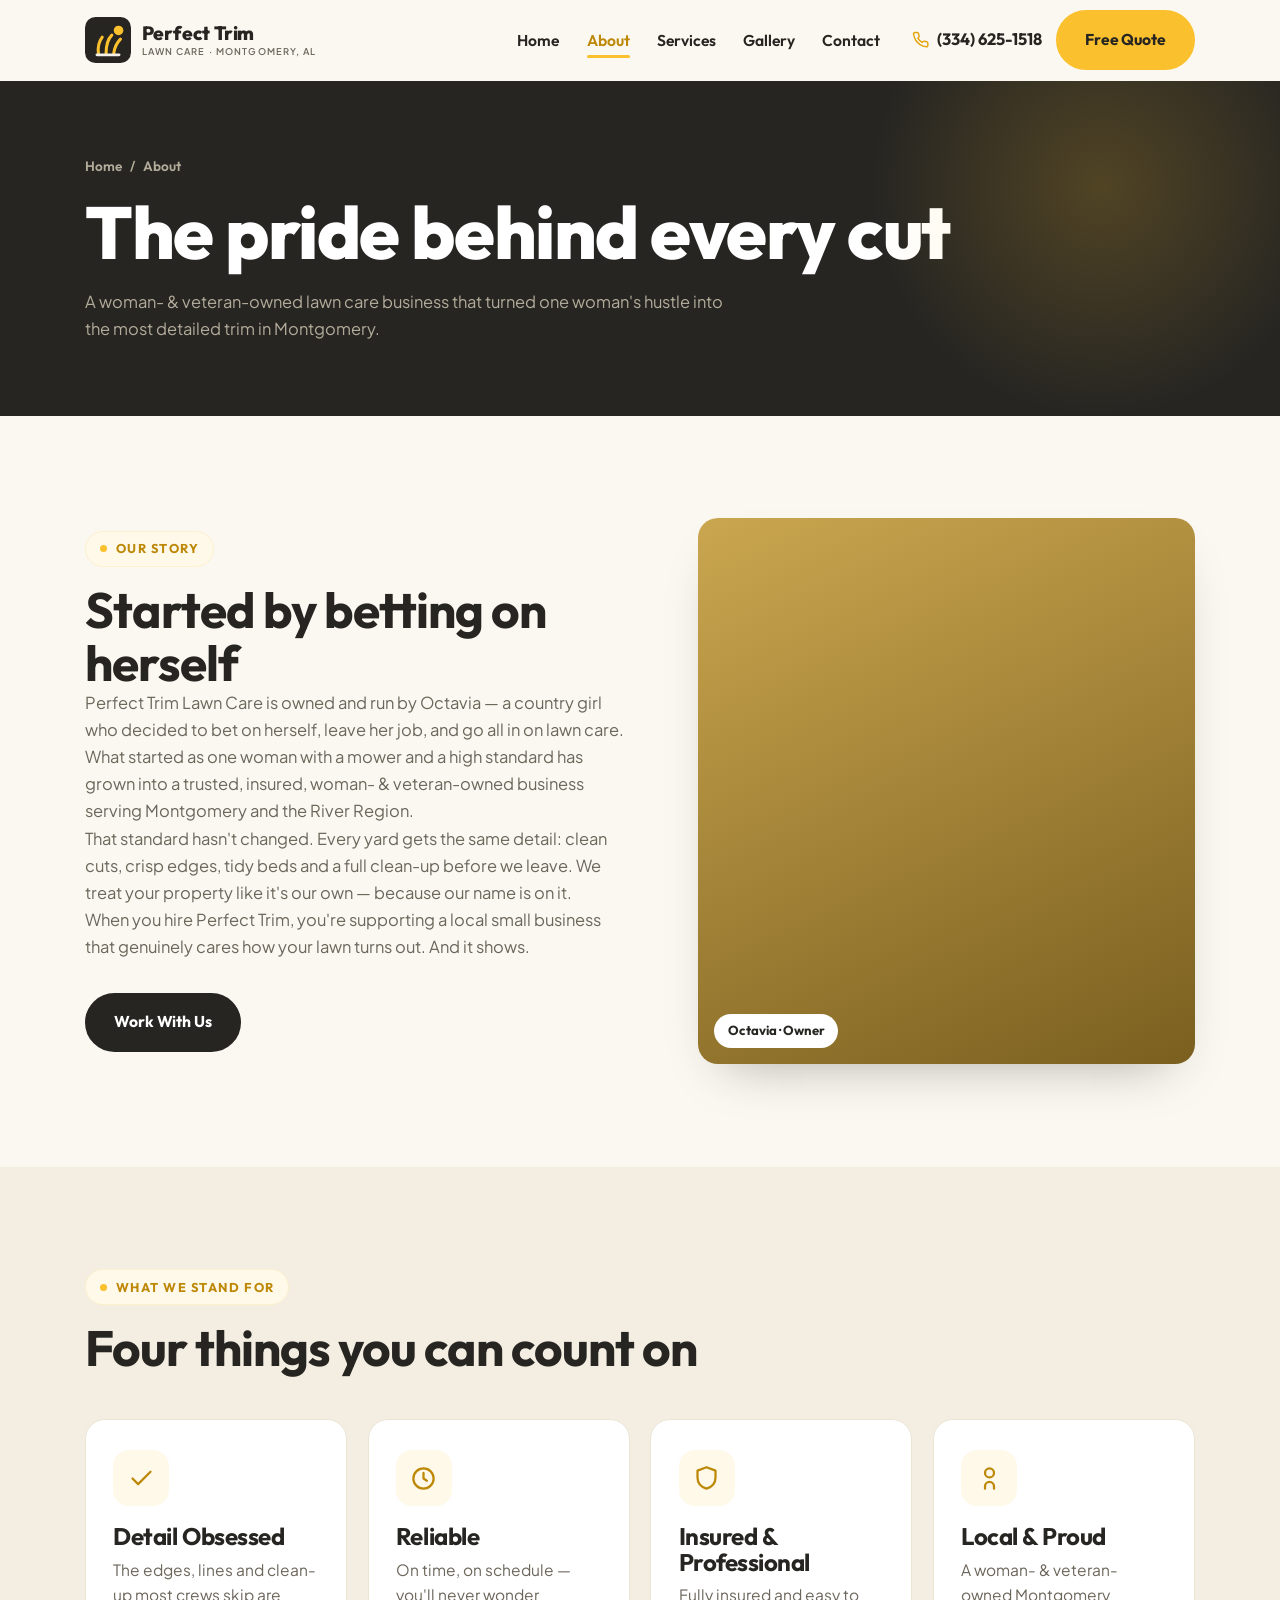
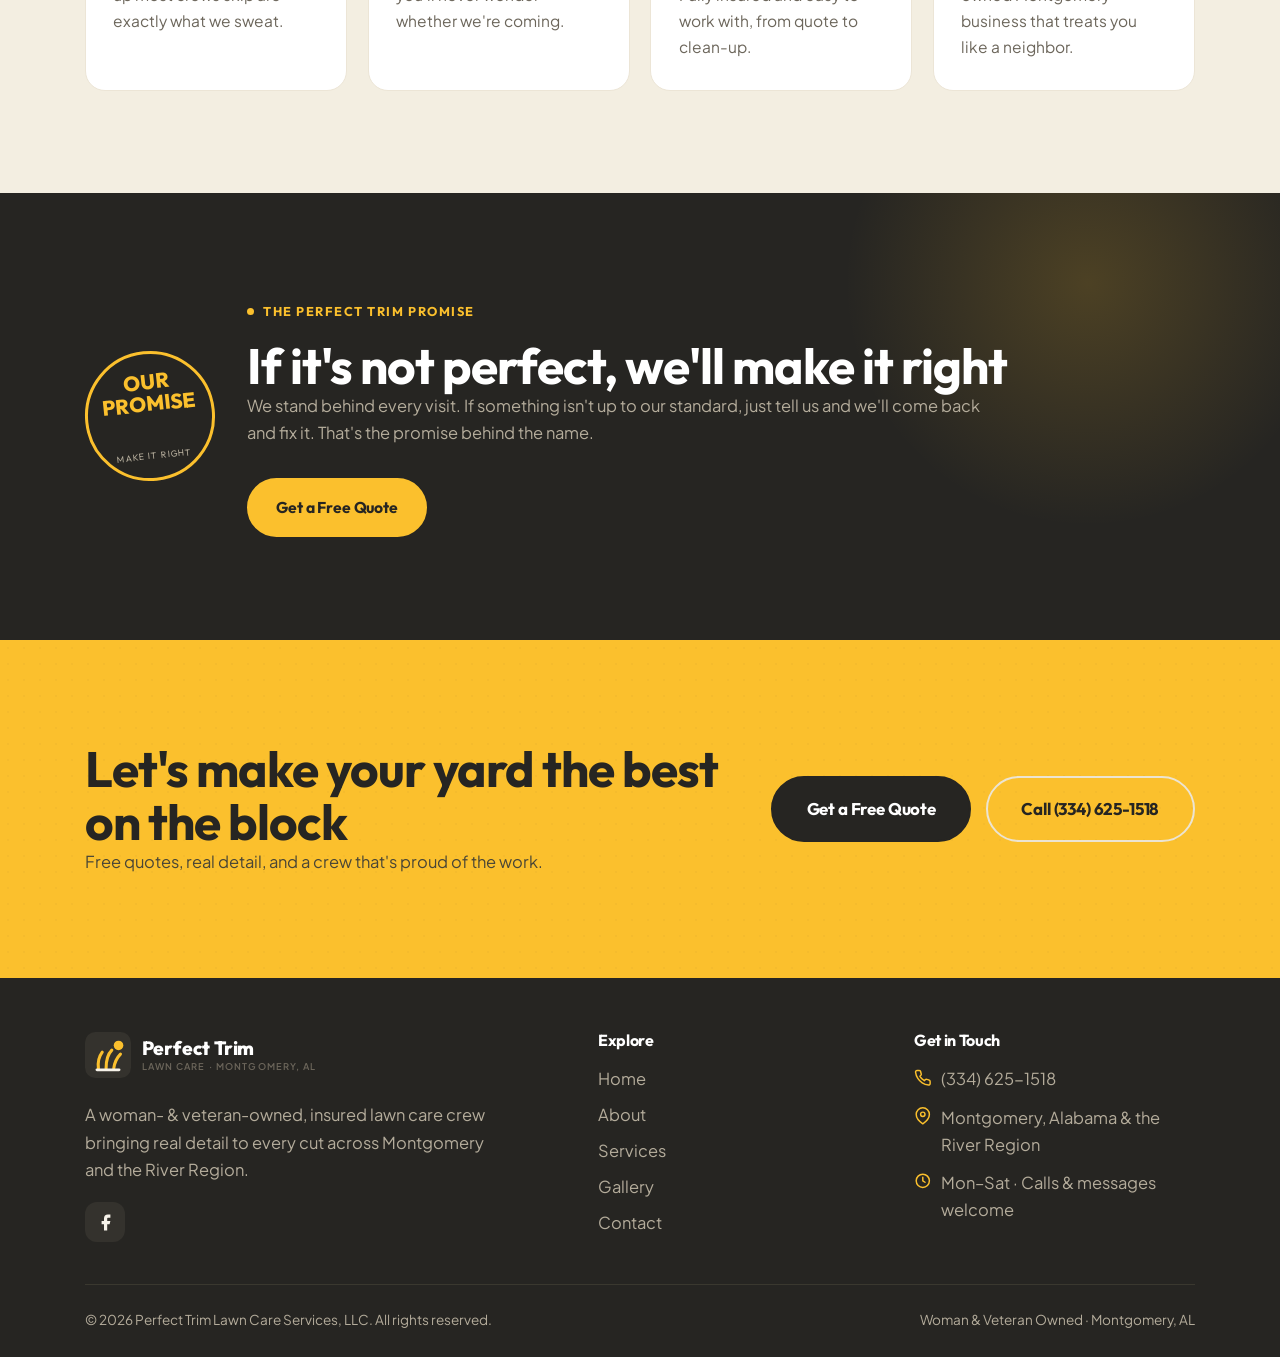
==== about.html @ 02fd3299 "Initial commit: Perfect Trim Lawn Care Services website Co-Authored-By: Claude Opus 4.8 <noreply@ant" ====
<!DOCTYPE html>
<html lang="en" class="no-js">
<head>
  <meta charset="UTF-8" />
  <meta name="viewport" content="width=device-width, initial-scale=1.0" />
  <title>About | Perfect Trim Lawn Care Services — Montgomery, AL</title>
  <meta name="description" content="Perfect Trim Lawn Care is a woman- & veteran-owned, insured lawn care business in Montgomery, AL, founded by Octavia. Meet the owner and the standard behind every cut." />
  <meta name="theme-color" content="#fbc02d" />
  <link rel="icon" href="assets/icons/favicon.svg" type="image/svg+xml" />
  <link rel="preconnect" href="https://fonts.googleapis.com" />
  <link rel="preconnect" href="https://fonts.gstatic.com" crossorigin />
  <link href="https://fonts.googleapis.com/css2?family=Outfit:wght@500;600;700;800&family=Plus+Jakarta+Sans:wght@400;500;600;700&display=swap" rel="stylesheet" />
  <link rel="stylesheet" href="css/style.css" />
</head>
<body>
  <a class="skip-link" href="#main">Skip to content</a>

  <header class="header">
    <div class="container">
      <nav class="nav" aria-label="Primary">
        <a href="index.html" class="logo" aria-label="Perfect Trim Lawn Care — home">
          <svg class="logo__mark" viewBox="0 0 48 48" aria-hidden="true">
            <rect width="48" height="48" rx="11" fill="#262522"/>
            <circle cx="35" cy="14" r="5" fill="#fbc02d"/>
            <g fill="none" stroke="#fbc02d" stroke-width="3.2" stroke-linecap="round"><path d="M14 38 C 13 30, 15 25, 18 21"/><path d="M22 38 C 22 28, 24 23, 28 19"/><path d="M30 38 C 31 30, 34 26, 37 23"/></g>
            <rect x="11" y="38" width="26" height="3" rx="1.5" fill="#f6f2e9"/>
          </svg>
          <span class="logo__name">Perfect Trim<small>Lawn Care · Montgomery, AL</small></span>
        </a>
        <div class="nav__menu" id="nav-menu">
          <ul class="nav__links">
            <li><a class="nav__link" href="index.html">Home</a></li>
            <li><a class="nav__link" href="about.html">About</a></li>
            <li><a class="nav__link" href="services.html">Services</a></li>
            <li><a class="nav__link" href="gallery.html">Gallery</a></li>
            <li><a class="nav__link" href="contact.html">Contact</a></li>
          </ul>
          <div class="nav__actions">
            <a href="tel:+13346251518" class="nav__phone" aria-label="Call (334) 625-1518">
              <svg viewBox="0 0 24 24" fill="none" stroke="currentColor" stroke-width="2" stroke-linecap="round" stroke-linejoin="round" aria-hidden="true"><path d="M22 16.92v3a2 2 0 0 1-2.18 2 19.79 19.79 0 0 1-8.63-3.07 19.5 19.5 0 0 1-6-6 19.79 19.79 0 0 1-3.07-8.67A2 2 0 0 1 4.11 2h3a2 2 0 0 1 2 1.72c.13.96.36 1.9.7 2.81a2 2 0 0 1-.45 2.11L8.09 9.91a16 16 0 0 0 6 6l1.27-1.27a2 2 0 0 1 2.11-.45c.91.34 1.85.57 2.81.7A2 2 0 0 1 22 16.92Z"/></svg>
              (334) 625-1518
            </a>
            <a href="contact.html" class="btn">Free Quote</a>
          </div>
        </div>
        <button class="nav__toggle" aria-label="Toggle menu" aria-controls="nav-menu" aria-expanded="false"><span></span></button>
      </nav>
    </div>
  </header>
  <div class="nav-scrim" aria-hidden="true"></div>

  <main id="main">
    <section class="pagehero">
      <div class="container pagehero__inner">
        <nav class="crumbs" aria-label="Breadcrumb"><a href="index.html">Home</a> / <span>About</span></nav>
        <h1>The pride behind every cut</h1>
        <p>A woman- &amp; veteran-owned lawn care business that turned one woman's hustle into the most detailed trim in Montgomery.</p>
      </div>
    </section>

    <!-- STORY -->
    <section class="section">
      <div class="container split split--media-right">
        <div class="reveal">
          <span class="eyebrow">Our Story</span>
          <h2 style="margin-top:1rem">Started by betting on herself</h2>
          <p class="muted">Perfect Trim Lawn Care is owned and run by Octavia — a country girl who decided to bet on herself, leave her job, and go all in on lawn care. What started as one woman with a mower and a high standard has grown into a trusted, insured, woman- &amp; veteran-owned business serving Montgomery and the River Region.</p>
          <p class="muted">That standard hasn't changed. Every yard gets the same detail: clean cuts, crisp edges, tidy beds and a full clean-up before we leave. We treat your property like it's our own — because our name is on it.</p>
          <p class="muted">When you hire Perfect Trim, you're supporting a local small business that genuinely cares how your lawn turns out. And it shows.</p>
          <a href="contact.html" class="btn btn--dark mt-2">Work With Us</a>
        </div>
        <div class="owner__photo reveal" data-delay="1" style="aspect-ratio:4/4.4">
          <!-- Replace background with a real photo of Octavia / the crew -->
          <span class="pill">Octavia · Owner</span>
        </div>
      </div>
    </section>

    <!-- VALUES -->
    <section class="section section--cream">
      <div class="container">
        <div class="section-head reveal">
          <span class="eyebrow">What We Stand For</span>
          <h2 style="margin-top:1rem">Four things you can count on</h2>
        </div>
        <div class="cards">
          <article class="card reveal">
            <div class="card__ic"><svg viewBox="0 0 24 24" fill="none" stroke="currentColor" stroke-width="2" stroke-linecap="round" stroke-linejoin="round"><polyline points="20 6 9 17 4 12"/></svg></div>
            <h3>Detail Obsessed</h3>
            <p>The edges, lines and clean-up most crews skip are exactly what we sweat.</p>
          </article>
          <article class="card reveal" data-delay="1">
            <div class="card__ic"><svg viewBox="0 0 24 24" fill="none" stroke="currentColor" stroke-width="2" stroke-linecap="round" stroke-linejoin="round"><circle cx="12" cy="12" r="9"/><polyline points="12 7 12 12 15 14"/></svg></div>
            <h3>Reliable</h3>
            <p>On time, on schedule — you'll never wonder whether we're coming.</p>
          </article>
          <article class="card reveal" data-delay="2">
            <div class="card__ic"><svg viewBox="0 0 24 24" fill="none" stroke="currentColor" stroke-width="2" stroke-linecap="round" stroke-linejoin="round"><path d="M12 2 4 5v6c0 5 3.4 8.5 8 10 4.6-1.5 8-5 8-10V5l-8-3Z"/></svg></div>
            <h3>Insured &amp; Professional</h3>
            <p>Fully insured and easy to work with, from quote to clean-up.</p>
          </article>
          <article class="card reveal" data-delay="3">
            <div class="card__ic"><svg viewBox="0 0 24 24" fill="none" stroke="currentColor" stroke-width="2" stroke-linecap="round" stroke-linejoin="round"><path d="M16 21v-2a4 4 0 0 0-8 0v2"/><circle cx="12" cy="7" r="4"/></svg></div>
            <h3>Local &amp; Proud</h3>
            <p>A woman- &amp; veteran-owned Montgomery business that treats you like a neighbor.</p>
          </article>
        </div>
      </div>
    </section>

    <!-- PROMISE -->
    <section class="section promise">
      <div class="container promise__inner">
        <div class="reveal" style="text-align:center">
          <span class="seal"><b>OUR<br>PROMISE</b><small>Make it right</small></span>
        </div>
        <div class="reveal" data-delay="1">
          <span class="eyebrow eyebrow--plain" style="color:var(--sun)">The Perfect Trim Promise</span>
          <h2 style="margin-top:1rem">If it's not perfect, we'll make it right</h2>
          <p>We stand behind every visit. If something isn't up to our standard, just tell us and we'll come back and fix it. That's the promise behind the name.</p>
          <a href="contact.html" class="btn mt-2">Get a Free Quote</a>
        </div>
      </div>
    </section>

    <!-- CTA -->
    <section class="section cta">
      <div class="container cta__inner">
        <div class="reveal">
          <h2>Let's make your yard the best on the block</h2>
          <p>Free quotes, real detail, and a crew that's proud of the work.</p>
        </div>
        <div class="hero__actions reveal" data-delay="1">
          <a href="contact.html" class="btn btn--dark btn--lg">Get a Free Quote</a>
          <a href="tel:+13346251518" class="btn btn--ghost btn--lg">Call (334) 625-1518</a>
        </div>
      </div>
    </section>
  </main>

  <footer class="footer">
    <div class="container">
      <div class="footer__grid">
        <div class="footer__about">
          <a href="index.html" class="logo" aria-label="Perfect Trim Lawn Care — home">
            <svg class="logo__mark" viewBox="0 0 48 48" aria-hidden="true">
              <rect width="48" height="48" rx="11" fill="#34322d"/>
              <circle cx="35" cy="14" r="5" fill="#fbc02d"/>
              <g fill="none" stroke="#fbc02d" stroke-width="3.2" stroke-linecap="round"><path d="M14 38 C 13 30, 15 25, 18 21"/><path d="M22 38 C 22 28, 24 23, 28 19"/><path d="M30 38 C 31 30, 34 26, 37 23"/></g>
              <rect x="11" y="38" width="26" height="3" rx="1.5" fill="#f6f2e9"/>
            </svg>
            <span class="logo__name">Perfect Trim<small>Lawn Care · Montgomery, AL</small></span>
          </a>
          <p>A woman- &amp; veteran-owned, insured lawn care crew bringing real detail to every cut across Montgomery and the River Region.</p>
          <div class="footer__social">
            <a href="https://www.facebook.com/PerfectTrimLLC/" target="_blank" rel="noopener" aria-label="Perfect Trim on Facebook"><svg viewBox="0 0 24 24" fill="currentColor"><path d="M18 2h-3a5 5 0 0 0-5 5v3H7v4h3v8h4v-8h3l1-4h-4V7a1 1 0 0 1 1-1h3z"/></svg></a>
          </div>
        </div>
        <div>
          <h4>Explore</h4>
          <ul class="footer__links">
            <li><a href="index.html">Home</a></li>
            <li><a href="about.html">About</a></li>
            <li><a href="services.html">Services</a></li>
            <li><a href="gallery.html">Gallery</a></li>
            <li><a href="contact.html">Contact</a></li>
          </ul>
        </div>
        <div>
          <h4>Get in Touch</h4>
          <ul class="footer__contact">
            <li><svg viewBox="0 0 24 24" fill="none" stroke="currentColor" stroke-width="2" stroke-linecap="round" stroke-linejoin="round"><path d="M22 16.92v3a2 2 0 0 1-2.18 2 19.79 19.79 0 0 1-8.63-3.07 19.5 19.5 0 0 1-6-6 19.79 19.79 0 0 1-3.07-8.67A2 2 0 0 1 4.11 2h3a2 2 0 0 1 2 1.72c.13.96.36 1.9.7 2.81a2 2 0 0 1-.45 2.11L8.09 9.91a16 16 0 0 0 6 6l1.27-1.27a2 2 0 0 1 2.11-.45c.91.34 1.85.57 2.81.7A2 2 0 0 1 22 16.92Z"/></svg><a href="tel:+13346251518">(334) 625-1518</a></li>
            <li><svg viewBox="0 0 24 24" fill="none" stroke="currentColor" stroke-width="2" stroke-linecap="round" stroke-linejoin="round"><path d="M21 10c0 7-9 13-9 13s-9-6-9-13a9 9 0 0 1 18 0Z"/><circle cx="12" cy="10" r="3"/></svg><span>Montgomery, Alabama &amp; the River Region</span></li>
            <li><svg viewBox="0 0 24 24" fill="none" stroke="currentColor" stroke-width="2" stroke-linecap="round" stroke-linejoin="round"><circle cx="12" cy="12" r="9"/><polyline points="12 7 12 12 15 14"/></svg><span>Mon–Sat · Calls &amp; messages welcome</span></li>
          </ul>
        </div>
      </div>
      <div class="footer__bottom">
        <span>&copy; <span id="year">2026</span> Perfect Trim Lawn Care Services, LLC. All rights reserved.</span>
        <span>Woman &amp; Veteran Owned · Montgomery, AL</span>
      </div>
    </div>
  </footer>

  <button class="to-top" aria-label="Back to top"><svg viewBox="0 0 24 24" fill="none" stroke="currentColor" stroke-width="2.4" stroke-linecap="round" stroke-linejoin="round" width="20" height="20"><polyline points="18 15 12 9 6 15"/></svg></button>
  <nav class="callbar" aria-label="Quick actions">
    <a href="tel:+13346251518"><svg viewBox="0 0 24 24" fill="none" stroke="currentColor" stroke-width="2" stroke-linecap="round" stroke-linejoin="round"><path d="M22 16.92v3a2 2 0 0 1-2.18 2 19.79 19.79 0 0 1-8.63-3.07 19.5 19.5 0 0 1-6-6 19.79 19.79 0 0 1-3.07-8.67A2 2 0 0 1 4.11 2h3a2 2 0 0 1 2 1.72c.13.96.36 1.9.7 2.81a2 2 0 0 1-.45 2.11L8.09 9.91a16 16 0 0 0 6 6l1.27-1.27a2 2 0 0 1 2.11-.45c.91.34 1.85.57 2.81.7A2 2 0 0 1 22 16.92Z"/></svg>Call Now</a>
    <a href="contact.html"><svg viewBox="0 0 24 24" fill="none" stroke="currentColor" stroke-width="2" stroke-linecap="round" stroke-linejoin="round"><path d="M14 2H6a2 2 0 0 0-2 2v16a2 2 0 0 0 2 2h12a2 2 0 0 0 2-2V8z"/><polyline points="14 2 14 8 20 8"/></svg>Free Quote</a>
  </nav>

  <script src="js/main.js" defer></script>
</body>
</html>
---- css/style.css ----
/* =====================================================================
   Perfect Trim Lawn Care Services — "Bright & Proud" design system
   Warm cream + sunny golden-yellow + warm charcoal. Outfit + Plus Jakarta Sans.
   Friendly, cheerful, personal. Woman & Veteran owned. No frameworks.
   ===================================================================== */

/* ----------------------------- Tokens ------------------------------ */
:root {
  /* Brand */
  --ink:       #262522;   /* warm near-black */
  --ink-2:     #34322d;
  --ink-3:     #46443d;
  --sun:       #fbc02d;   /* sunny golden-yellow accent */
  --sun-600:   #e3a40c;   /* darker (small text / links) */
  --sun-700:   #bd8806;
  --sun-100:   #fdf0cc;
  --sun-50:    #fff9ea;

  /* Neutrals */
  --cream:     #fbf8f1;   /* warm off-white bg */
  --cream-2:   #f3eee1;   /* surface */
  --cream-3:   #ece4d2;
  --white:     #ffffff;
  --line:      #ece5d6;
  --line-dark: #3a382f;

  /* Text */
  --text:      #2a2824;
  --muted:     #6c665b;
  --on-dark:   #f6f2e9;
  --on-dark-mut:#b4ac9b;

  /* System */
  --radius:    12px;
  --radius-lg: 20px;
  --pill:      999px;
  --shadow:    0 24px 50px -28px rgba(38,37,34,.4);
  --shadow-sm: 0 12px 26px -16px rgba(38,37,34,.32);
  --shadow-sun:0 16px 30px -14px rgba(251,192,45,.55);
  --container: 1180px;
  --gutter:    clamp(1.1rem, 4vw, 2.2rem);
  --ease:      cubic-bezier(.22,.68,.24,1);

  --ff-display:"Outfit", system-ui, sans-serif;
  --ff-body:   "Plus Jakarta Sans", system-ui, -apple-system, "Segoe UI", sans-serif;
}

/* ----------------------------- Reset ------------------------------- */
*, *::before, *::after { box-sizing: border-box; }
* { margin: 0; }
html { scroll-behavior: smooth; -webkit-text-size-adjust: 100%; }
@media (prefers-reduced-motion: reduce) {
  html { scroll-behavior: auto; }
  *, *::before, *::after { animation-duration: .001ms !important; transition-duration: .001ms !important; }
}
body {
  font-family: var(--ff-body);
  color: var(--text);
  background: var(--cream);
  line-height: 1.65;
  font-size: 1.03rem;
  -webkit-font-smoothing: antialiased;
  text-rendering: optimizeLegibility;
}
img, svg, picture, iframe { display: block; max-width: 100%; }
a { color: inherit; text-decoration: none; }
button { font: inherit; cursor: pointer; border: 0; background: none; color: inherit; }
input, textarea, select { font: inherit; color: inherit; }
ul { list-style: none; padding: 0; }
::selection { background: var(--sun); color: var(--ink); }
:focus-visible { outline: 3px solid var(--sun-600); outline-offset: 2px; border-radius: 4px; }

/* --------------------------- Typography ---------------------------- */
h1, h2, h3, h4, .display {
  font-family: var(--ff-display);
  font-weight: 700;
  line-height: 1.07;
  letter-spacing: -0.02em;
  color: var(--ink);
}
h1 { font-size: clamp(2.6rem, 6vw, 4.6rem); font-weight: 800; }
h2 { font-size: clamp(2rem, 4.2vw, 3.1rem); }
h3 { font-size: clamp(1.2rem, 2vw, 1.5rem); }
p { max-width: 62ch; }
strong { font-weight: 700; }
.hl { color: var(--sun-600); }
.hl-mark { background: linear-gradient(transparent 60%, var(--sun) 0); padding: 0 .08em; border-radius: 2px; }

.eyebrow {
  display: inline-flex; align-items: center; gap: .55rem;
  font-family: var(--ff-display); font-weight: 700; font-size: .8rem;
  text-transform: uppercase; letter-spacing: .12em; color: var(--sun-700);
  background: var(--sun-50); border: 1px solid var(--sun-100);
  padding: .4rem .85rem; border-radius: var(--pill);
}
.eyebrow::before { content: ""; width: 7px; height: 7px; border-radius: 50%; background: var(--sun); }
.eyebrow--plain { background: none; border: 0; padding: 0; }
.eyebrow--center { justify-content: center; }
.lead { font-size: 1.18rem; color: var(--muted); }

/* --------------------------- Layout -------------------------------- */
.container { width: 100%; max-width: var(--container); margin-inline: auto; padding-inline: var(--gutter); }
.section { padding-block: clamp(3.6rem, 8vw, 6.5rem); }
.section--tight { padding-block: clamp(2.4rem, 5vw, 3.6rem); }
.section--cream { background: var(--cream-2); }
.section--ink { background: var(--ink); color: var(--on-dark); }
.section--ink h1, .section--ink h2, .section--ink h3 { color: #fff; }
.section--ink .lead, .section--ink .muted { color: var(--on-dark-mut); }
.section-head { max-width: 56ch; margin-bottom: 2.8rem; }
.section-head--center { margin-inline: auto; text-align: center; }
.section-head p { margin-top: .9rem; }
.split { display: grid; gap: clamp(2rem,5vw,4rem); align-items: center; }
@media (min-width: 900px) { .split { grid-template-columns: 1fr 1fr; } .split--media-right { grid-template-columns: 1.05fr .95fr; } }
.muted { color: var(--muted); }

/* --------------------------- Buttons ------------------------------- */
.btn {
  --bg: var(--sun); --fg: var(--ink);
  display: inline-flex; align-items: center; gap: .55rem;
  background: var(--bg); color: var(--fg);
  font-family: var(--ff-display); font-weight: 700; font-size: .98rem; letter-spacing: -.01em;
  padding: .92rem 1.7rem; border-radius: var(--pill); border: 2px solid var(--bg);
  transition: transform .2s var(--ease), background .2s var(--ease), box-shadow .2s var(--ease), color .2s var(--ease), border-color .2s var(--ease);
}
.btn:hover { transform: translateY(-2px); background: var(--sun-600); border-color: var(--sun-600); box-shadow: var(--shadow-sun); }
.btn--dark { --bg: var(--ink); --fg: #fff; }
.btn--dark:hover { background: var(--ink-2); border-color: var(--ink-2); box-shadow: var(--shadow); color: #fff; }
.btn--ghost { --bg: transparent; --fg: var(--ink); border-color: var(--cream-3); }
.btn--ghost:hover { background: var(--ink); color: #fff; border-color: var(--ink); box-shadow: none; }
.btn--ghost-light { --bg: transparent; --fg: #fff; border-color: rgba(255,255,255,.4); }
.btn--ghost-light:hover { background: #fff; color: var(--ink); border-color: #fff; box-shadow: none; }
.btn--lg { padding: 1.08rem 2.1rem; font-size: 1.06rem; }
.btn svg { width: 1.1em; height: 1.1em; }

/* ---------------------------- Seal --------------------------------- */
.seal { display: inline-grid; place-items: center; text-align: center; width: 104px; height: 104px; border-radius: 50%; background: var(--ink); color: #fff; font-family: var(--ff-display); line-height: 1.05; transform: rotate(-6deg); border: 3px solid var(--sun); }
.seal b { font-size: 1.05rem; font-weight: 800; color: var(--sun); }
.seal small { font-size: .56rem; letter-spacing: .1em; text-transform: uppercase; margin-top: .15rem; color: var(--on-dark-mut); }

/* --------------------------- Badge pills --------------------------- */
.badges { display: flex; flex-wrap: wrap; gap: .6rem; }
.badge-pill { display: inline-flex; align-items: center; gap: .5rem; background: var(--white); border: 1px solid var(--line); border-radius: var(--pill); padding: .5rem 1rem; font-family: var(--ff-display); font-weight: 600; font-size: .86rem; }
.badge-pill svg { width: 1.1em; height: 1.1em; color: var(--sun-600); }
.section--ink .badge-pill { background: var(--ink-2); border-color: var(--line-dark); color: var(--on-dark); }

/* --------------------------- Header / Nav -------------------------- */
.header { position: sticky; top: 0; z-index: 60; background: rgba(251,248,241,.9); backdrop-filter: blur(10px); border-bottom: 1px solid transparent; transition: border-color .3s var(--ease), box-shadow .3s var(--ease); }
.header.is-stuck { border-bottom-color: var(--line); box-shadow: 0 10px 30px -22px rgba(38,37,34,.32); }
.nav { display: flex; align-items: center; justify-content: space-between; gap: 1.2rem; height: 80px; }
.logo { display: inline-flex; align-items: center; gap: .65rem; color: var(--ink); }
.logo__mark { width: 46px; height: 46px; flex: none; }
.logo__name { font-family: var(--ff-display); font-weight: 800; font-size: 1.2rem; letter-spacing: -.01em; line-height: 1; }
.logo__name small { display: block; font-family: var(--ff-body); font-size: .58rem; font-weight: 600; letter-spacing: .12em; text-transform: uppercase; color: var(--muted); margin-top: .28rem; }

.nav__menu { display: flex; align-items: center; gap: 2rem; }
.nav__links { display: flex; align-items: center; gap: 1.7rem; }
.nav__link { font-family: var(--ff-display); font-weight: 600; font-size: .98rem; color: var(--ink); position: relative; padding: .3rem 0; transition: color .2s var(--ease); }
.nav__link::after { content: ""; position: absolute; left: 0; bottom: -3px; width: 0; height: 2.5px; background: var(--sun); border-radius: 2px; transition: width .22s var(--ease); }
.nav__link:hover { color: var(--sun-700); }
.nav__link:hover::after, .nav__link.is-active::after { width: 100%; }
.nav__link.is-active { color: var(--sun-700); }
.nav__actions { display: flex; align-items: center; gap: .9rem; }
.nav__phone { display: inline-flex; align-items: center; gap: .45rem; font-family: var(--ff-display); font-weight: 700; color: var(--ink); }
.nav__phone svg { width: 1.05em; color: var(--sun-600); }

.nav__toggle { display: none; width: 46px; height: 46px; border-radius: var(--radius); border: 1px solid var(--line); background: var(--white); position: relative; }
.nav__toggle span, .nav__toggle span::before, .nav__toggle span::after { content: ""; position: absolute; left: 50%; top: 50%; width: 22px; height: 2.4px; background: var(--ink); border-radius: 2px; transform: translate(-50%,-50%); transition: transform .25s var(--ease), opacity .25s var(--ease); }
.nav__toggle span::before { transform: translate(-50%,-7px); }
.nav__toggle span::after  { transform: translate(-50%,7px); }
.nav__toggle[aria-expanded="true"] span { background: transparent; }
.nav__toggle[aria-expanded="true"] span::before { transform: translate(-50%,0) rotate(45deg); }
.nav__toggle[aria-expanded="true"] span::after  { transform: translate(-50%,0) rotate(-45deg); }

@media (max-width: 920px) {
  .nav__toggle { display: block; z-index: 70; }
  .nav__menu { position: fixed; inset: 0 0 0 auto; width: min(84vw, 350px); flex-direction: column; align-items: flex-start; justify-content: center; gap: 2rem; background: var(--white); padding: 5rem 2rem; box-shadow: var(--shadow); transform: translateX(100%); transition: transform .32s var(--ease); z-index: 65; }
  .nav__menu.is-open { transform: translateX(0); }
  .nav__links { flex-direction: column; align-items: flex-start; gap: 1.3rem; }
  .nav__link { font-size: 1.2rem; }
  .nav__actions { flex-direction: column; align-items: flex-start; gap: 1rem; width: 100%; }
  .nav__actions .btn { width: 100%; justify-content: center; }
  .nav-scrim { position: fixed; inset: 0; background: rgba(38,37,34,.42); opacity: 0; visibility: hidden; transition: opacity .3s; z-index: 64; }
  .nav-scrim.is-open { opacity: 1; visibility: visible; }
}

/* ----------------------------- Hero -------------------------------- */
.hero { position: relative; overflow: hidden; background:
  radial-gradient(120% 80% at 85% -10%, var(--sun-50) 0%, rgba(255,249,234,0) 55%), var(--cream); }
.hero__inner { display: grid; gap: clamp(2rem,5vw,3.5rem); align-items: center; padding-block: clamp(3rem,7vw,5.5rem); }
@media (min-width: 920px) { .hero__inner { grid-template-columns: 1.05fr .95fr; } }
.hero__copy { display: grid; gap: 1.4rem; }
.hero h1 .hl-mark { white-space: nowrap; }
.hero__lead { font-size: 1.2rem; color: var(--muted); max-width: 46ch; }
.hero__actions { display: flex; flex-wrap: wrap; gap: .9rem; align-items: center; }
.hero__chips { display: flex; flex-wrap: wrap; gap: .5rem 1.3rem; margin-top: .3rem; }
.hero__chip { display: inline-flex; align-items: center; gap: .45rem; font-family: var(--ff-display); font-weight: 600; font-size: .88rem; color: var(--ink); }
.hero__chip svg { width: 1.1em; color: var(--sun-600); }
.hero__visual { position: relative; }
.hero__img { aspect-ratio: 4/4.3; border-radius: var(--radius-lg); overflow: hidden; background: linear-gradient(155deg,#2f8f5f,#15402c); box-shadow: var(--shadow); }
.hero__seal { position: absolute; left: -1.1rem; bottom: 1.6rem; box-shadow: var(--shadow); border-radius: 50%; }
.hero__rays { position: absolute; right: -2rem; top: -2rem; width: 130px; height: 130px; opacity: .9; }

/* --------------------------- Trust bar ----------------------------- */
.trustbar { display: flex; flex-wrap: wrap; gap: 1rem 2rem; align-items: center; justify-content: center; padding-block: 1.5rem; border-block: 1px solid var(--line); }
.trustbar__item { display: inline-flex; align-items: center; gap: .55rem; font-family: var(--ff-display); font-weight: 600; font-size: .95rem; color: var(--ink); }
.trustbar__item svg { width: 1.3rem; height: 1.3rem; color: var(--sun-600); }

/* --------------------------- Service cards ------------------------- */
.cards { display: grid; gap: 1.3rem; grid-template-columns: repeat(auto-fit, minmax(255px,1fr)); }
.card { background: var(--white); border: 1px solid var(--line); border-radius: var(--radius-lg); padding: 1.9rem 1.7rem; transition: transform .22s var(--ease), box-shadow .22s var(--ease); }
.card:hover { transform: translateY(-6px); box-shadow: var(--shadow); }
.card__ic { width: 56px; height: 56px; border-radius: 16px; background: var(--sun-50); color: var(--sun-700); display: grid; place-items: center; margin-bottom: 1.1rem; transition: background .22s var(--ease), color .22s var(--ease); }
.card:hover .card__ic { background: var(--sun); color: var(--ink); }
.card__ic svg { width: 27px; height: 27px; }
.card h3 { margin-bottom: .45rem; }
.card p { color: var(--muted); font-size: .97rem; }
.card__link { display: inline-flex; align-items: center; gap: .4rem; margin-top: 1rem; font-family: var(--ff-display); font-weight: 700; font-size: .92rem; color: var(--sun-700); }
.card__link svg { width: 1em; transition: transform .2s var(--ease); }
.card:hover .card__link svg { transform: translateX(4px); }

/* --------------------------- Feature split ------------------------- */
.feature__media { position: relative; aspect-ratio: 5/4; border-radius: var(--radius-lg); overflow: hidden; background: linear-gradient(155deg,#2f8f5f,#15402c); box-shadow: var(--shadow); }
.feature__media--2 { background: linear-gradient(155deg,#3a7d57,#173a28); }
.feature__media .pill { position: absolute; left: 1.2rem; top: 1.2rem; background: var(--sun); color: var(--ink); font-family: var(--ff-display); font-weight: 700; font-size: .82rem; padding: .45rem .9rem; border-radius: var(--pill); }
.checks { display: grid; gap: 1rem; margin-top: 1.6rem; }
.checks li { display: grid; grid-template-columns: auto 1fr; gap: .85rem; align-items: start; }
.checks .tick { width: 28px; height: 28px; border-radius: 50%; background: var(--sun); color: var(--ink); display: grid; place-items: center; flex: none; margin-top: .1rem; }
.checks .tick svg { width: 15px; height: 15px; }
.checks b { font-family: var(--ff-display); font-weight: 700; }
.checks span.t { display: block; color: var(--muted); font-size: .96rem; }

/* --------------------------- Promise band -------------------------- */
.promise { position: relative; background: var(--ink); color: var(--on-dark); overflow: hidden; }
.promise::before { content: ""; position: absolute; right: -6%; top: -40%; width: 42%; aspect-ratio: 1; background: radial-gradient(circle, rgba(251,192,45,.18), transparent 64%); }
.promise__inner { position: relative; display: grid; gap: 2rem; align-items: center; }
@media (min-width: 820px) { .promise__inner { grid-template-columns: auto 1fr; } }
.promise h2 { color: #fff; }
.promise p { color: var(--on-dark-mut); }
.promise .seal { width: 130px; height: 130px; }
.promise .seal b { font-size: 1.3rem; }

/* ---------------------------- Owner -------------------------------- */
.owner { display: grid; gap: clamp(1.6rem,4vw,3rem); align-items: center; }
@media (min-width: 820px) { .owner { grid-template-columns: .8fr 1.2fr; } }
.owner__photo { aspect-ratio: 1; border-radius: var(--radius-lg); overflow: hidden; background: linear-gradient(155deg,#caa64f,#7a5f1f); box-shadow: var(--shadow); position: relative; }
.owner__photo .pill { position: absolute; left: 1rem; bottom: 1rem; background: var(--white); color: var(--ink); font-family: var(--ff-display); font-weight: 700; font-size: .82rem; padding: .4rem .85rem; border-radius: var(--pill); }
.owner__quote { font-family: var(--ff-display); font-weight: 600; font-size: clamp(1.4rem,2.6vw,1.9rem); line-height: 1.3; color: var(--ink); }
.owner__quote .hl-mark { padding: 0 .1em; }
.owner__by { margin-top: 1rem; font-family: var(--ff-display); font-weight: 700; }
.owner__by span { display: block; color: var(--muted); font-weight: 500; font-size: .9rem; }

/* ----------------------------- Steps ------------------------------- */
.steps { display: grid; gap: 1.3rem; grid-template-columns: repeat(auto-fit, minmax(210px,1fr)); }
.step { background: var(--white); border: 1px solid var(--line); border-radius: var(--radius-lg); padding: 1.7rem 1.5rem; }
.step__n { width: 46px; height: 46px; border-radius: 50%; background: var(--ink); color: #fff; display: grid; place-items: center; font-family: var(--ff-display); font-weight: 800; margin-bottom: 1rem; }
.step:nth-child(1) .step__n { background: var(--sun); color: var(--ink); }
.step h3 { font-size: 1.18rem; margin-bottom: .4rem; }
.step p { color: var(--muted); font-size: .95rem; }

/* --------------------------- Gallery ------------------------------- */
.filters { display: flex; flex-wrap: wrap; gap: .6rem; margin-bottom: 2rem; }
.filter { font-family: var(--ff-display); font-weight: 600; font-size: .92rem; padding: .55rem 1.15rem; border-radius: var(--pill); border: 1px solid var(--line); background: var(--white); color: var(--ink); transition: all .2s var(--ease); }
.filter:hover { border-color: var(--sun); }
.filter.is-active { background: var(--ink); color: #fff; border-color: var(--ink); }
.gallery { display: grid; gap: 1rem; grid-template-columns: repeat(auto-fill, minmax(260px,1fr)); }
.tile { position: relative; aspect-ratio: 1/1; border-radius: var(--radius-lg); overflow: hidden; display: grid; align-content: end; padding: 1.2rem; color: #fff; background-size: cover; background-position: center; transition: transform .25s var(--ease); }
.tile::before { content: ""; position: absolute; inset: 0; background: linear-gradient(180deg, transparent 35%, rgba(20,28,18,.82)); }
.tile > * { position: relative; }
.tile:hover { transform: scale(1.02); }
.tile__cat { font-family: var(--ff-display); font-weight: 700; font-size: .72rem; text-transform: uppercase; letter-spacing: .06em; color: var(--sun); }
.tile__title { font-family: var(--ff-display); font-weight: 700; font-size: 1.12rem; margin-top: .2rem; }
.tile.is-hidden { display: none; }
.g-1 { background-image: linear-gradient(155deg,#2f8f5f,#15402c); }
.g-2 { background-image: linear-gradient(155deg,#3a7d57,#173a28); }
.g-3 { background-image: linear-gradient(155deg,#4f7a3a,#243a18); }
.g-4 { background-image: linear-gradient(155deg,#5d7a4a,#2a3a20); }
.g-5 { background-image: linear-gradient(155deg,#357d62,#143a2e); }
.g-6 { background-image: linear-gradient(155deg,#6a7a4a,#303a20); }

/* ------------------------ Before / after --------------------------- */
.ba { position: relative; aspect-ratio: 16/10; border-radius: var(--radius-lg); overflow: hidden; box-shadow: var(--shadow); user-select: none; }
.ba__img { position: absolute; inset: 0; background-size: cover; background-position: center; display: grid; align-content: start; padding: 1rem; }
.ba__before { background-image: linear-gradient(155deg,#7a7158,#3e3826); }
.ba__after { background-image: linear-gradient(155deg,#2f8f5f,#15402c); clip-path: inset(0 0 0 50%); }
.ba__tag { font-family: var(--ff-display); font-weight: 700; font-size: .72rem; text-transform: uppercase; letter-spacing: .04em; color: #fff; background: rgba(20,24,18,.55); padding: .25rem .65rem; border-radius: var(--pill); justify-self: start; }
.ba__after .ba__tag { justify-self: end; }
.ba__range { position: absolute; inset: 0; width: 100%; opacity: 0; cursor: ew-resize; }
.ba__handle { position: absolute; top: 0; bottom: 0; left: 50%; width: 3px; background: #fff; transform: translateX(-50%); pointer-events: none; }
.ba__handle::after { content: ""; position: absolute; top: 50%; left: 50%; width: 42px; height: 42px; transform: translate(-50%,-50%); background: var(--sun); border-radius: 50%; box-shadow: 0 6px 16px -4px rgba(0,0,0,.45); }
.ba__handle::before { content: "⟷"; position: absolute; top: 50%; left: 50%; transform: translate(-50%,-50%); z-index: 1; color: var(--ink); font-weight: 700; }

/* --------------------------- Reviews ------------------------------- */
.reviews { display: grid; gap: 1.3rem; grid-template-columns: repeat(auto-fit, minmax(285px,1fr)); }
.review { background: var(--white); border: 1px solid var(--line); border-radius: var(--radius-lg); padding: 1.8rem; }
.section--cream .review { background: var(--white); }
.review__stars { color: var(--sun-600); letter-spacing: .1em; margin-bottom: .8rem; font-size: 1.05rem; }
.review p { color: var(--text); font-size: 1.02rem; }
.review__by { display: flex; align-items: center; gap: .8rem; margin-top: 1.2rem; }
.review__av { width: 42px; height: 42px; border-radius: 50%; background: var(--sun-50); color: var(--sun-700); display: grid; place-items: center; font-family: var(--ff-display); font-weight: 800; }
.review__by b { font-family: var(--ff-display); display: block; font-size: .98rem; }
.review__by span { font-size: .84rem; color: var(--muted); }

/* ----------------------------- Area -------------------------------- */
.area__chips { display: flex; flex-wrap: wrap; gap: .6rem; margin-top: 1.3rem; }
.area__chip { display: inline-flex; align-items: center; gap: .4rem; background: var(--white); border: 1px solid var(--line); padding: .5rem 1rem; border-radius: var(--pill); font-size: .9rem; font-weight: 600; font-family: var(--ff-display); }
.area__chip svg { width: 1em; color: var(--sun-600); }
.area__map { border-radius: var(--radius-lg); overflow: hidden; min-height: 320px; box-shadow: var(--shadow-sm); border: 1px solid var(--line); }
.area__map iframe { width: 100%; height: 100%; min-height: 320px; border: 0; }

/* ------------------------------ CTA -------------------------------- */
.cta { position: relative; background: var(--sun); color: var(--ink); overflow: hidden; }
.cta::before { content: ""; position: absolute; inset: 0; opacity: .5; background-image: radial-gradient(rgba(38,37,34,.06) 1px, transparent 1.4px); background-size: 16px 16px; }
.cta__inner { position: relative; display: grid; gap: 1.6rem; align-items: center; }
@media (min-width: 820px) { .cta__inner { grid-template-columns: 1.5fr auto; } }
.cta h2 { color: var(--ink); }
.cta p { color: #4a4636; }

/* ------------------------- Page hero (inner) ----------------------- */
.pagehero { position: relative; background: var(--ink); color: var(--on-dark); padding-block: clamp(3rem,7vw,4.6rem); overflow: hidden; }
.pagehero::after { content: ""; position: absolute; right: -6%; top: -45%; width: 40%; aspect-ratio: 1; background: radial-gradient(circle, rgba(251,192,45,.2), transparent 64%); }
.pagehero__inner { position: relative; }
.pagehero h1 { color: #fff; }
.pagehero p { color: var(--on-dark-mut); margin-top: 1rem; max-width: 54ch; }
.crumbs { display: flex; gap: .5rem; align-items: center; font-family: var(--ff-display); font-weight: 600; font-size: .85rem; color: var(--on-dark-mut); margin-bottom: 1rem; }
.crumbs a:hover { color: var(--sun); }

/* ----------------------- Detailed service -------------------------- */
.svc { display: grid; gap: clamp(1.6rem,4vw,3.2rem); align-items: center; padding-block: clamp(2.4rem,5vw,3.6rem); border-bottom: 1px solid var(--line); scroll-margin-top: 96px; }
@media (min-width: 860px) { .svc { grid-template-columns: 1fr 1fr; } .svc:nth-child(even) .svc__media { order: -1; } }
.svc__media { aspect-ratio: 4/3; border-radius: var(--radius-lg); overflow: hidden; position: relative; background: linear-gradient(155deg,#2f8f5f,#15402c); box-shadow: var(--shadow-sm); }
.svc__media .pill { position: absolute; left: 1.1rem; top: 1.1rem; background: var(--sun); color: var(--ink); font-family: var(--ff-display); font-weight: 700; font-size: .8rem; padding: .4rem .85rem; border-radius: var(--pill); }
.svc__ic { width: 56px; height: 56px; border-radius: 16px; background: var(--sun-50); color: var(--sun-700); display: grid; place-items: center; margin-bottom: 1rem; }
.svc__ic svg { width: 28px; height: 28px; }
.svc h2 { margin-bottom: .7rem; }
.ticks { display: grid; gap: .55rem; margin-top: 1.2rem; }
.ticks li { display: grid; grid-template-columns: auto 1fr; gap: .65rem; color: var(--muted); align-items: start; }
.ticks svg { width: 1.2rem; height: 1.2rem; color: var(--sun-600); margin-top: .2rem; }

/* ------------------------------ Forms ------------------------------ */
.form { display: grid; gap: 1.1rem; }
.field { display: grid; gap: .4rem; }
.field label { font-family: var(--ff-display); font-weight: 700; font-size: .88rem; }
.field label .req { color: var(--sun-700); }
.field input, .field select, .field textarea { background: var(--white); border: 1px solid var(--line); border-radius: var(--radius); padding: .85rem 1rem; transition: border-color .2s var(--ease), box-shadow .2s var(--ease); }
.field textarea { resize: vertical; min-height: 130px; }
.field input:focus, .field select:focus, .field textarea:focus { outline: none; border-color: var(--sun); box-shadow: 0 0 0 3px var(--sun-100); }
.field.is-invalid input, .field.is-invalid select, .field.is-invalid textarea { border-color: #d9534f; box-shadow: 0 0 0 3px rgba(217,83,79,.14); }
.field__error { color: #c0392b; font-size: .82rem; min-height: 1em; }
.form__row { display: grid; gap: 1.1rem; }
@media (min-width: 600px) { .form__row { grid-template-columns: 1fr 1fr; } }
.form__success { display: none; background: var(--sun-50); border: 1px solid var(--sun); border-radius: var(--radius-lg); padding: 1.1rem 1.3rem; }
.form__success.is-visible { display: block; }
.form__success strong { font-family: var(--ff-display); }

/* ----------------------------- FAQ --------------------------------- */
.faq { display: grid; gap: .8rem; }
.faq__item { background: var(--white); border: 1px solid var(--line); border-radius: var(--radius); overflow: hidden; }
.faq__q { width: 100%; text-align: left; display: flex; align-items: center; justify-content: space-between; gap: 1rem; padding: 1.15rem 1.3rem; font-family: var(--ff-display); font-weight: 700; font-size: 1.05rem; }
.faq__q .ic { width: 1.5rem; height: 1.5rem; flex: none; color: var(--sun-600); transition: transform .25s var(--ease); }
.faq__item.is-open .faq__q .ic { transform: rotate(45deg); }
.faq__a { max-height: 0; overflow: hidden; transition: max-height .3s var(--ease); }
.faq__a p { padding: 0 1.3rem 1.2rem; color: var(--muted); }

/* ----------------------------- Footer ------------------------------ */
.footer { background: var(--ink); color: var(--on-dark-mut); padding-block: 3.4rem 1.6rem; }
.footer__grid { display: grid; gap: 2.2rem; grid-template-columns: 1fr; }
@media (min-width: 760px) { .footer__grid { grid-template-columns: 1.7fr 1fr 1fr; } }
.footer .logo { color: #fff; }
.footer__about p { margin-top: 1rem; max-width: 34ch; }
.footer__social { display: flex; gap: .6rem; margin-top: 1.2rem; }
.footer__social a { width: 40px; height: 40px; border-radius: 12px; background: var(--ink-2); display: grid; place-items: center; color: var(--on-dark); transition: background .2s var(--ease), color .2s var(--ease); }
.footer__social a:hover { background: var(--sun); color: var(--ink); }
.footer__social svg { width: 1.2rem; height: 1.2rem; }
.footer h4 { color: #fff; font-family: var(--ff-display); font-size: 1rem; margin-bottom: 1rem; }
.footer__links { display: grid; gap: .55rem; }
.footer__links a:hover, .footer__contact a:hover { color: var(--sun); }
.footer__contact { display: grid; gap: .7rem; }
.footer__contact li { display: flex; gap: .6rem; align-items: flex-start; }
.footer__contact svg { width: 1.1rem; height: 1.1rem; color: var(--sun); flex: none; margin-top: .2rem; }
.footer__bottom { border-top: 1px solid var(--line-dark); margin-top: 2.6rem; padding-top: 1.5rem; display: flex; flex-wrap: wrap; gap: .5rem 1.5rem; justify-content: space-between; font-size: .85rem; }

/* ------------------------ Back to top + call bar ------------------- */
.to-top { position: fixed; right: 1.1rem; bottom: 5.4rem; z-index: 55; width: 48px; height: 48px; border-radius: 50%; background: var(--ink); color: #fff; display: grid; place-items: center; box-shadow: var(--shadow); opacity: 0; visibility: hidden; transform: translateY(10px); transition: all .25s var(--ease); }
.to-top:hover { background: var(--sun); color: var(--ink); }
.to-top.is-visible { opacity: 1; visibility: visible; transform: translateY(0); }
@media (min-width: 760px) { .to-top { bottom: 1.4rem; } }

.callbar { position: fixed; left: 0; right: 0; bottom: 0; z-index: 56; display: grid; grid-template-columns: 1fr 1fr; background: var(--white); border-top: 1px solid var(--line); }
.callbar a { display: flex; align-items: center; justify-content: center; gap: .5rem; padding: .95rem; font-family: var(--ff-display); font-weight: 700; font-size: .95rem; color: var(--ink); }
.callbar a + a { background: var(--sun); color: var(--ink); }
.callbar svg { width: 1.1em; height: 1.1em; }
@media (min-width: 760px) { .callbar { display: none; } }
@media (max-width: 759px) { body { padding-bottom: 56px; } }

/* ------------------------- Reveal animation ------------------------ */
.reveal { opacity: 0; transform: translateY(24px); transition: opacity .7s var(--ease), transform .7s var(--ease); }
.reveal.is-in { opacity: 1; transform: none; }
.reveal[data-delay="1"] { transition-delay: .09s; }
.reveal[data-delay="2"] { transition-delay: .18s; }
.reveal[data-delay="3"] { transition-delay: .27s; }
.no-js .reveal { opacity: 1; transform: none; }

/* ------------------------------ Utils ------------------------------ */
.text-center { text-align: center; }
.mt-2 { margin-top: 2rem; }
.sr-only { position: absolute; width: 1px; height: 1px; padding: 0; margin: -1px; overflow: hidden; clip: rect(0,0,0,0); white-space: nowrap; border: 0; }
.skip-link { position: absolute; left: .5rem; top: -3.5rem; background: var(--sun); color: var(--ink); padding: .6rem 1rem; border-radius: var(--pill); z-index: 100; font-family: var(--ff-display); font-weight: 700; transition: top .2s; }
.skip-link:focus { top: .5rem; }
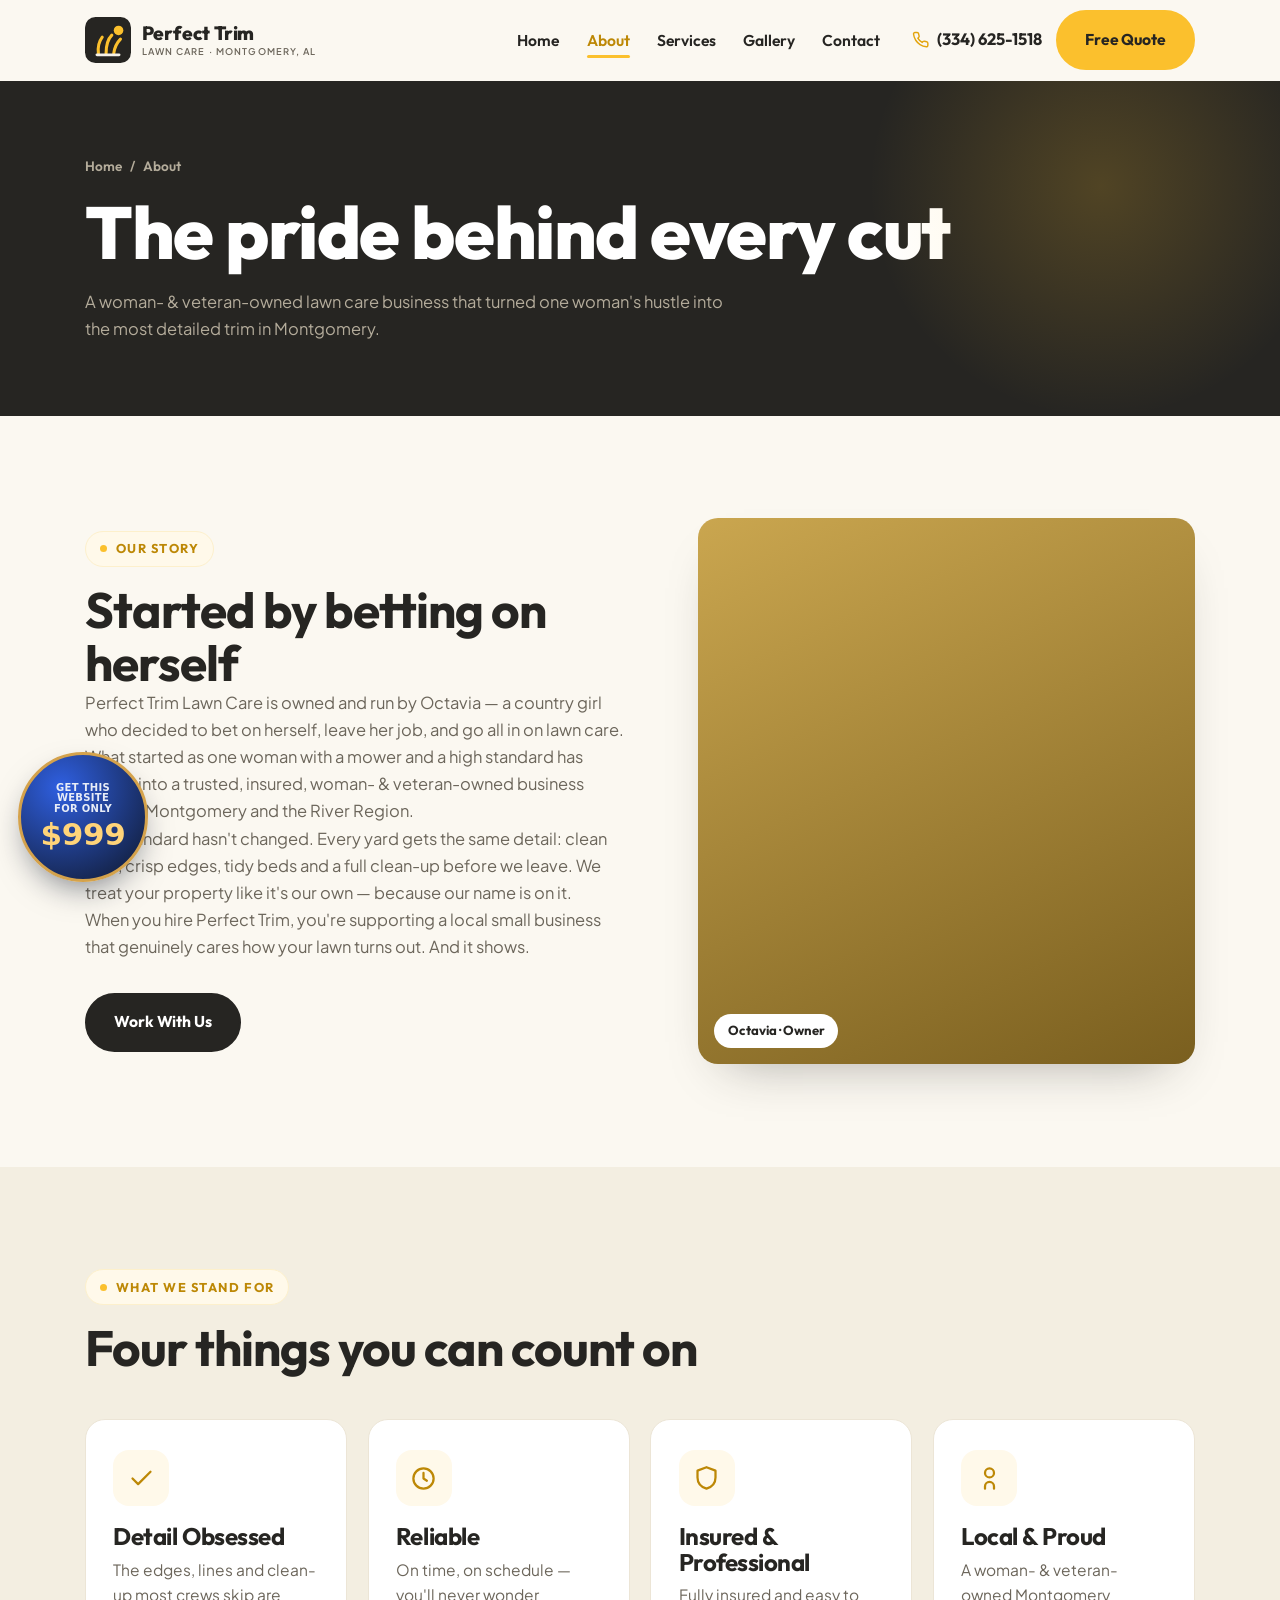
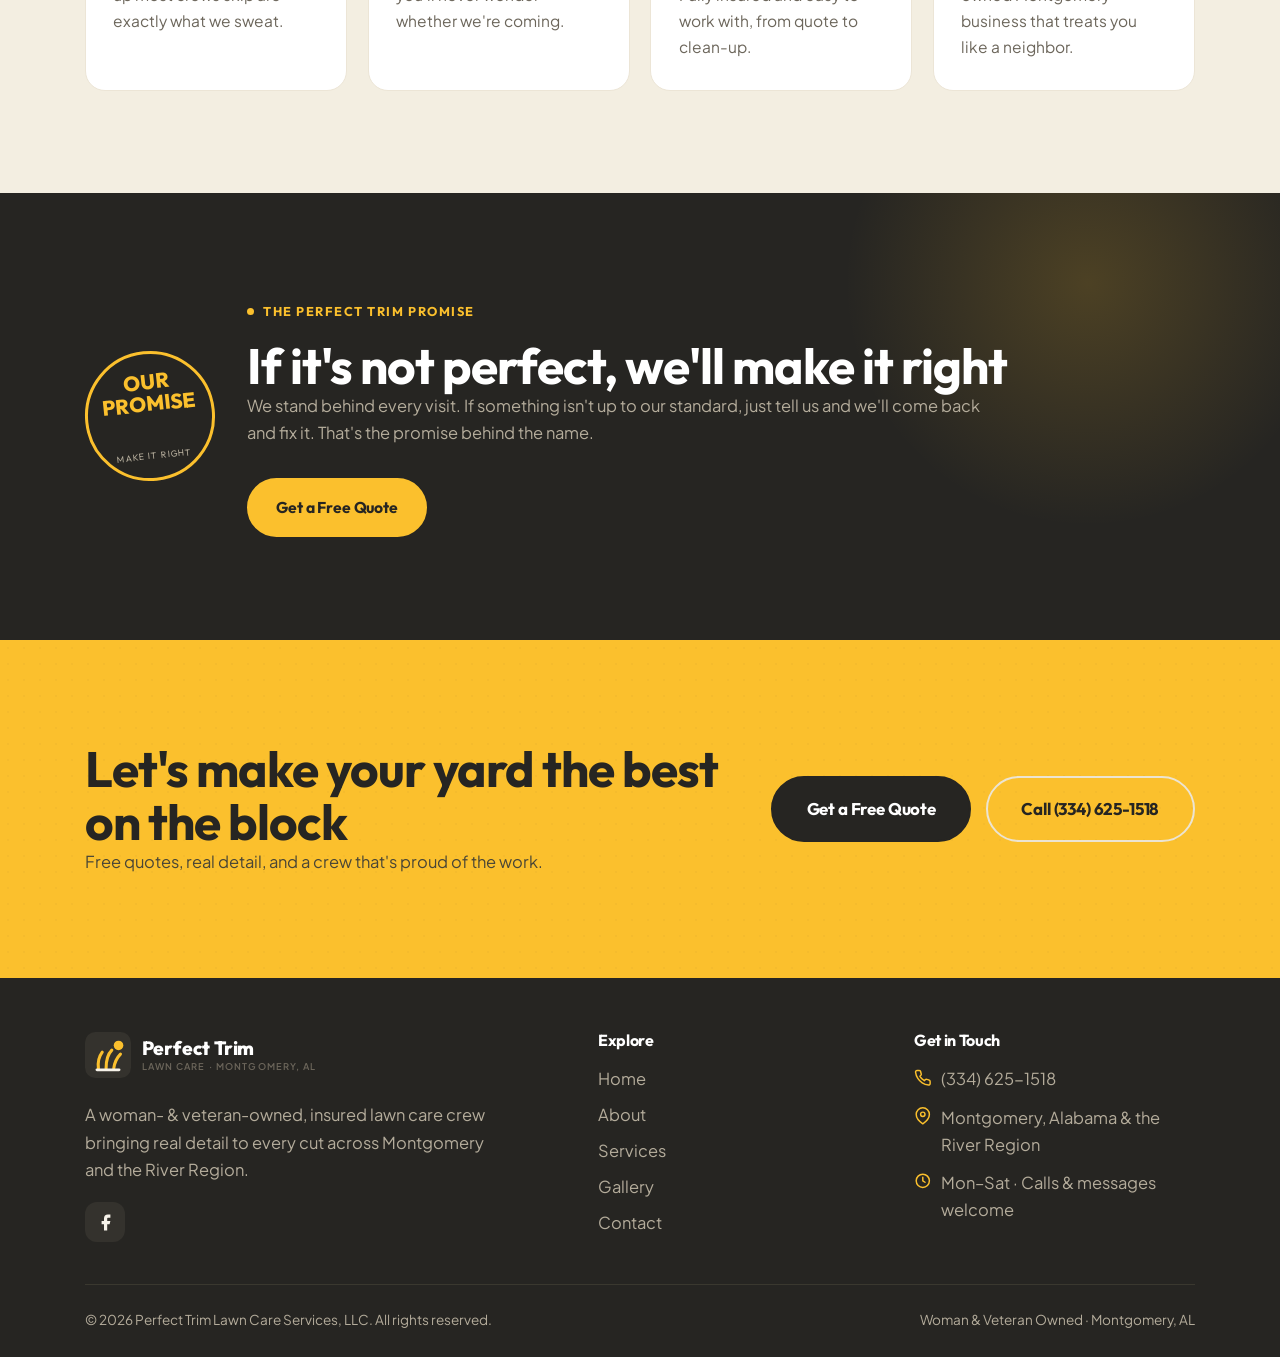
==== commit e2947e94: "Add floating $999 Aurora upsell button (links to wizard) Co-Authored-By: Claude Opus 4.8 <noreply@an" ====
--- a/about.html
+++ b/about.html
@@ -189,5 +189,20 @@
   </nav>
 
   <script src="js/main.js" defer></script>
+
+  <!-- aurora-cta : agency upsell button -->
+  <a class="aurora-cta" href="https://auroraadv.co/?tab=wizard" target="_blank" rel="noopener" aria-label="Get this website for only $999 — built by Aurora">
+    <span class="aurora-cta__top">Get this website<br>for only</span>
+    <span class="aurora-cta__price">$999</span>
+  </a>
+  <style>
+  .aurora-cta{position:fixed;left:18px;bottom:18px;z-index:58;width:130px;height:130px;border-radius:50%;display:flex;flex-direction:column;align-items:center;justify-content:center;text-align:center;gap:3px;padding:8px;background:radial-gradient(circle at 32% 26%,#2f5fe0,#0f172a);color:#fff;text-decoration:none;border:3px solid #d4a24c;box-shadow:0 14px 32px -10px rgba(15,23,42,.55);font-family:system-ui,-apple-system,"Segoe UI",Roboto,sans-serif;line-height:1.08;transition:transform .2s ease,box-shadow .2s ease;}
+  .aurora-cta:hover{transform:translateY(-3px) scale(1.05);box-shadow:0 20px 40px -10px rgba(15,23,42,.6);}
+  .aurora-cta:focus-visible{outline:3px solid #d4a24c;outline-offset:3px;}
+  .aurora-cta__top{font-size:10px;font-weight:700;letter-spacing:.03em;text-transform:uppercase;color:#e8edf7;}
+  .aurora-cta__price{font-size:31px;font-weight:800;color:#ffd479;letter-spacing:-.01em;}
+  @media (max-width:760px){.aurora-cta{width:106px;height:106px;left:12px;bottom:68px;border-width:2px;}.aurora-cta__top{font-size:8.5px;}.aurora-cta__price{font-size:25px;}}
+  @media (prefers-reduced-motion:reduce){.aurora-cta{transition:none;}}
+  </style>
 </body>
 </html>
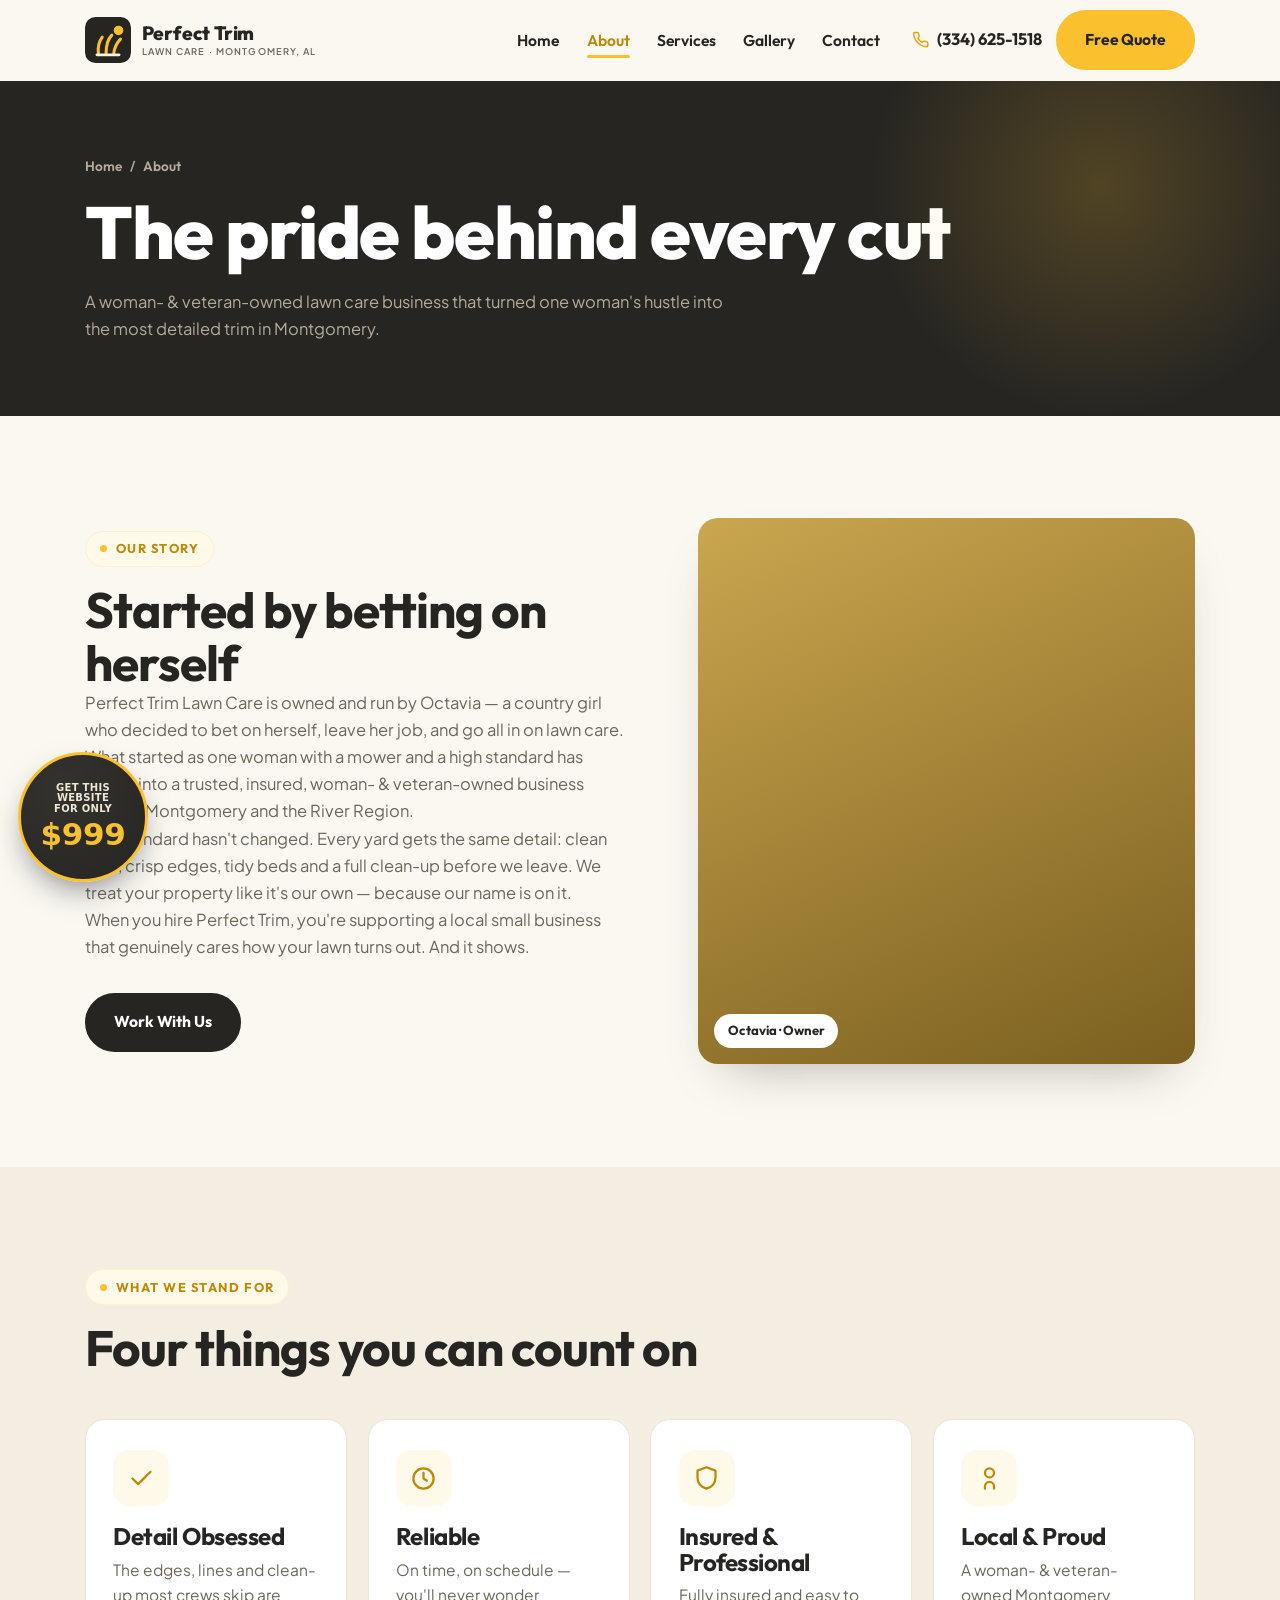
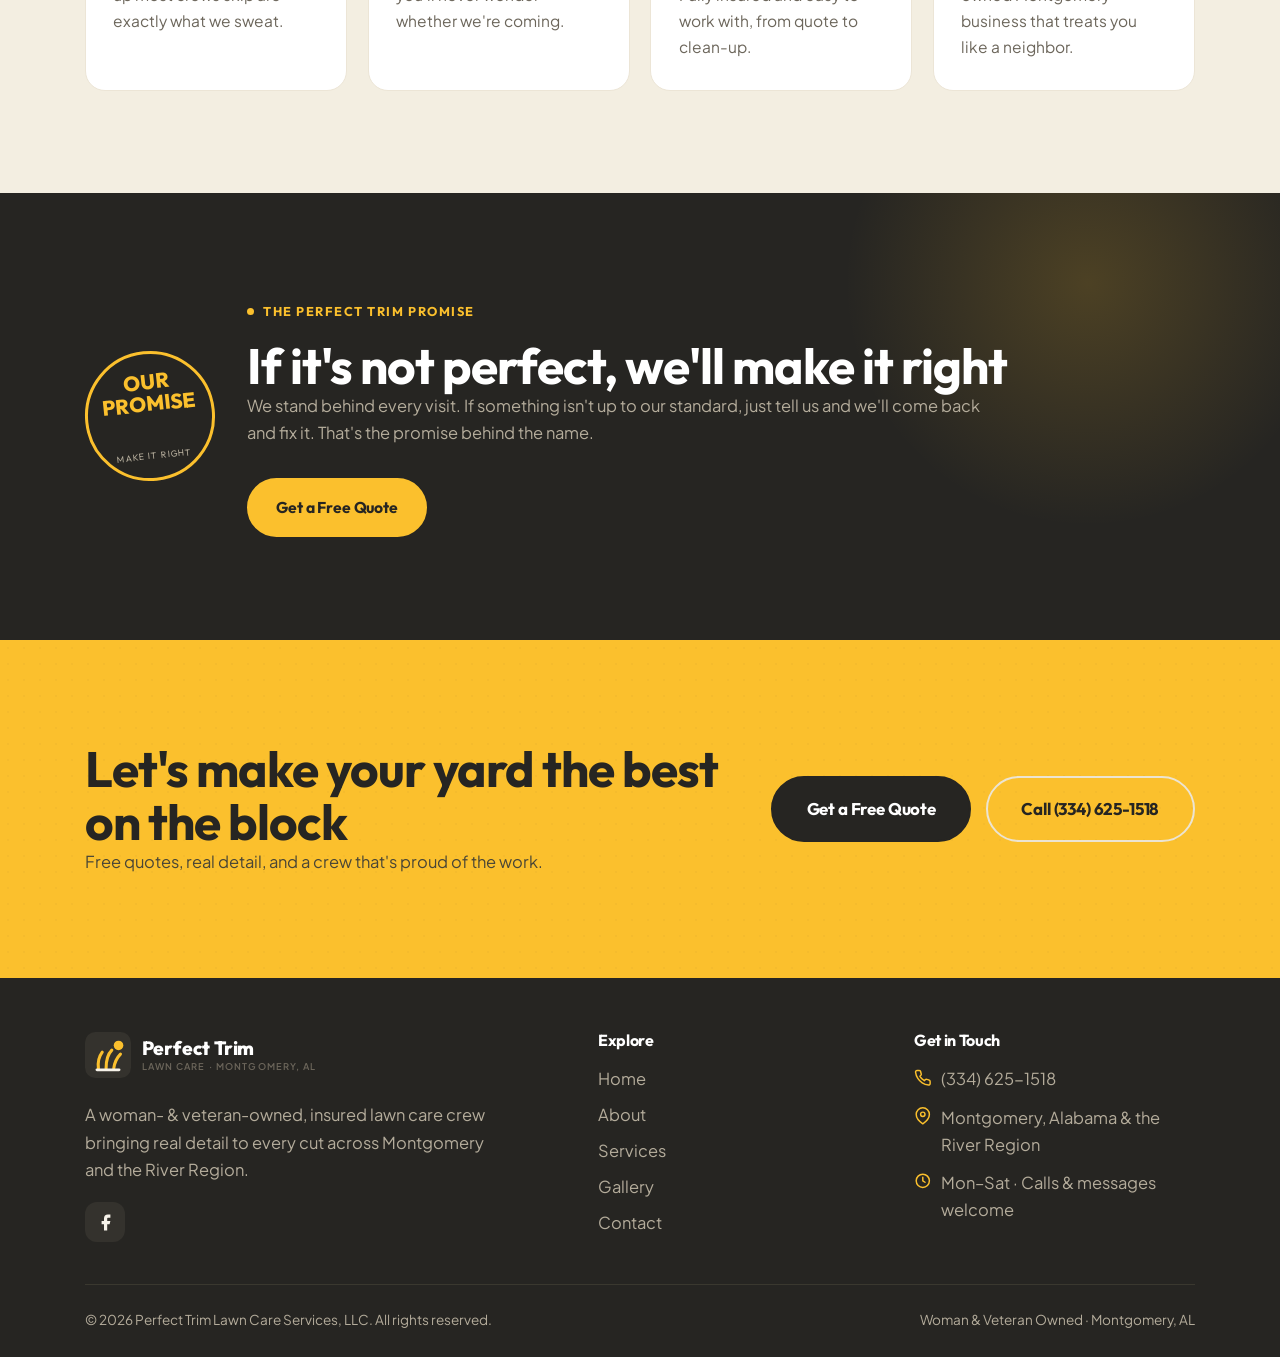
==== commit 5fbdc91d: "Recolor $999 badge to match site palette Co-Authored-By: Claude Opus 4.8 <noreply@anthropic.com>" ====
--- a/about.html
+++ b/about.html
@@ -196,11 +196,11 @@
     <span class="aurora-cta__price">$999</span>
   </a>
   <style>
-  .aurora-cta{position:fixed;left:18px;bottom:18px;z-index:58;width:130px;height:130px;border-radius:50%;display:flex;flex-direction:column;align-items:center;justify-content:center;text-align:center;gap:3px;padding:8px;background:radial-gradient(circle at 32% 26%,#2f5fe0,#0f172a);color:#fff;text-decoration:none;border:3px solid #d4a24c;box-shadow:0 14px 32px -10px rgba(15,23,42,.55);font-family:system-ui,-apple-system,"Segoe UI",Roboto,sans-serif;line-height:1.08;transition:transform .2s ease,box-shadow .2s ease;}
+  .aurora-cta{position:fixed;left:18px;bottom:18px;z-index:58;width:130px;height:130px;border-radius:50%;display:flex;flex-direction:column;align-items:center;justify-content:center;text-align:center;gap:3px;padding:8px;background:radial-gradient(circle at 32% 26%,#34322d,#262522);color:#fff;text-decoration:none;border:3px solid #fbc02d;box-shadow:0 14px 32px -10px rgba(15,23,42,.55);font-family:system-ui,-apple-system,"Segoe UI",Roboto,sans-serif;line-height:1.08;transition:transform .2s ease,box-shadow .2s ease;}
   .aurora-cta:hover{transform:translateY(-3px) scale(1.05);box-shadow:0 20px 40px -10px rgba(15,23,42,.6);}
-  .aurora-cta:focus-visible{outline:3px solid #d4a24c;outline-offset:3px;}
-  .aurora-cta__top{font-size:10px;font-weight:700;letter-spacing:.03em;text-transform:uppercase;color:#e8edf7;}
-  .aurora-cta__price{font-size:31px;font-weight:800;color:#ffd479;letter-spacing:-.01em;}
+  .aurora-cta:focus-visible{outline:3px solid #fbc02d;outline-offset:3px;}
+  .aurora-cta__top{font-size:10px;font-weight:700;letter-spacing:.03em;text-transform:uppercase;color:#efe7d6;}
+  .aurora-cta__price{font-size:31px;font-weight:800;color:#fbc02d;letter-spacing:-.01em;}
   @media (max-width:760px){.aurora-cta{width:106px;height:106px;left:12px;bottom:68px;border-width:2px;}.aurora-cta__top{font-size:8.5px;}.aurora-cta__price{font-size:25px;}}
   @media (prefers-reduced-motion:reduce){.aurora-cta{transition:none;}}
   </style>
